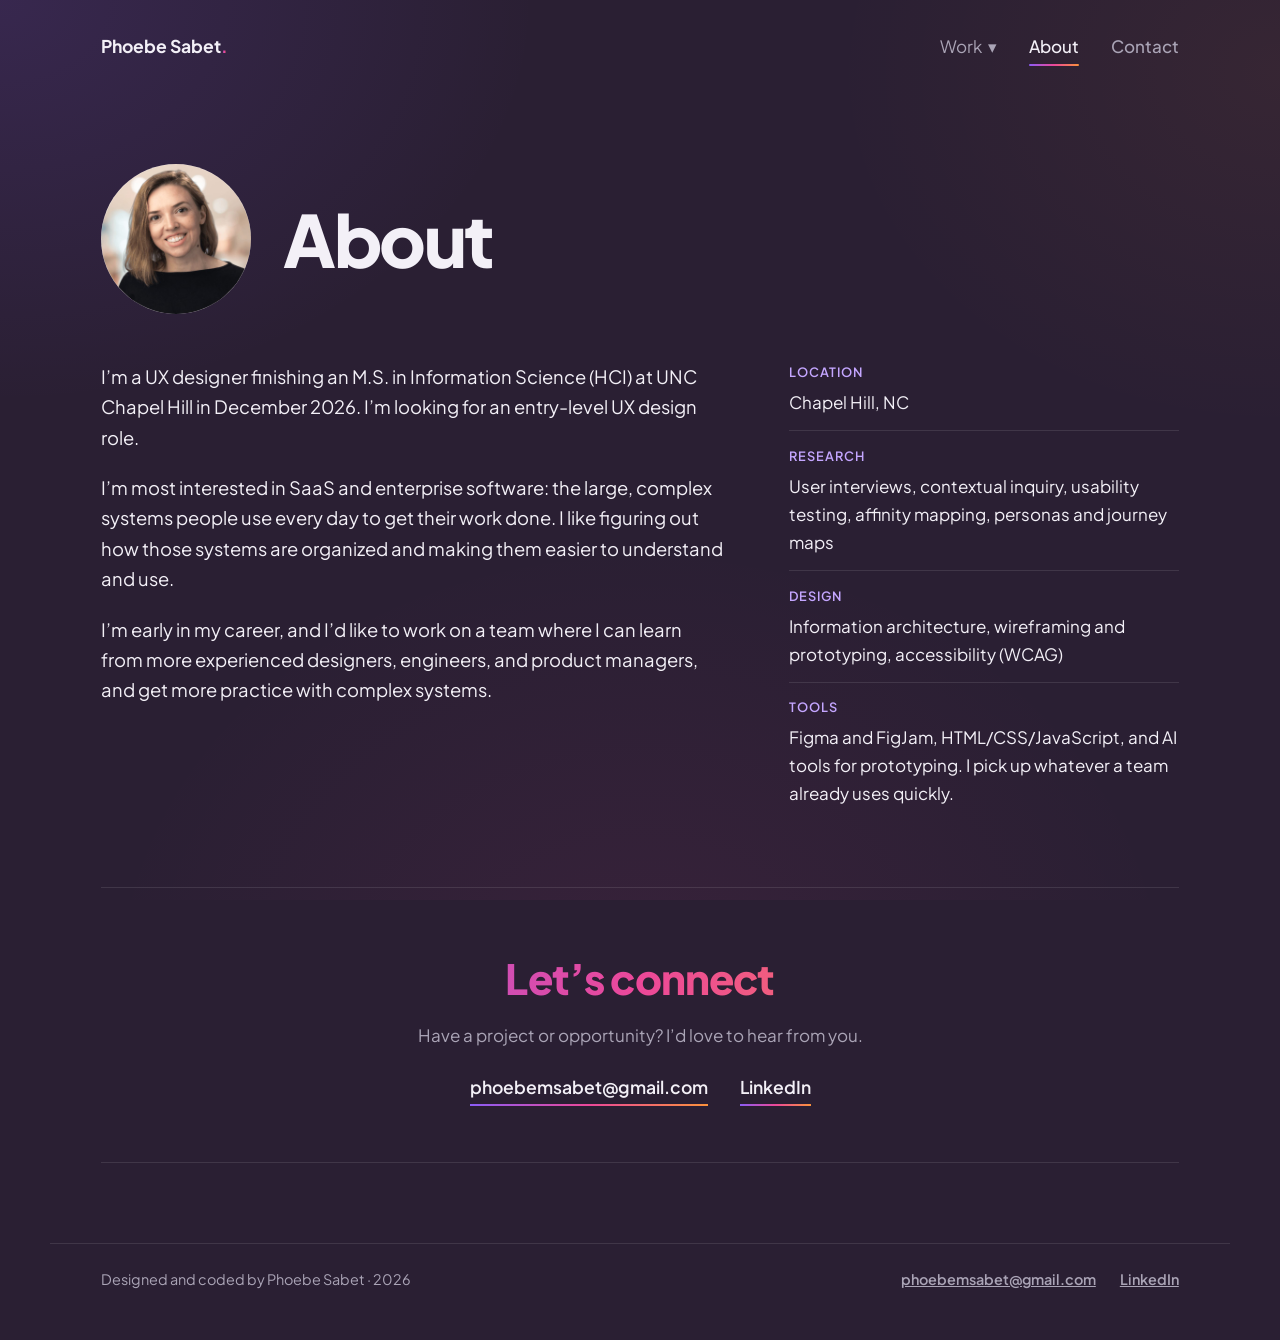
==== about.html @ e4da4748 "Add files via upload" ====
<!DOCTYPE html>
<html lang="en">
<head>
  <meta charset="utf-8">
  <meta name="viewport" content="width=device-width, initial-scale=1, viewport-fit=cover">
  <title>About &amp; Contact | Phoebe Sabet, UX Design</title>
  <meta name="description" content="About Phoebe Sabet, a UX designer finishing an M.S. in Information Science (HCI) at UNC Chapel Hill, and how to get in touch.">
  <link rel="preconnect" href="https://fonts.googleapis.com">
  <link rel="preconnect" href="https://fonts.gstatic.com" crossorigin>
  <link rel="stylesheet" href="https://fonts.googleapis.com/css2?family=Plus+Jakarta+Sans:wght@400;500;600;700;800&amp;display=swap">
  <link rel="stylesheet" href="css/site.css">
</head>
<body>

  <header class="wrap site-header">
    <a class="logo" href="index.html">Phoebe Sabet<span>.</span></a>
    <nav aria-label="Main">
      <ul>
        <li class="has-menu"><button type="button" class="menu-btn" aria-expanded="false" aria-controls="workmenu">Work <span aria-hidden="true">▾</span></button><ul class="menu" id="workmenu"><li><a href="malama-maui.html"><b>Mālama Maui</b><span>Design and research lead for a storytelling platform</span></a></li><li><a href="vanguard.html"><b>Vanguard Year in Review</b><span>A clearer year-end summary for people near retirement</span></a></li><li><a href="cache.html"><b>CACHE</b><span>Research for a climate and health equity resource site</span></a></li><li class="menu-all"><a href="index.html#work">All work →</a></li></ul></li>
        <li><a href="about.html" aria-current="page">About</a></li>
        <li><a href="#contact">Contact</a></li>
      </ul>
    </nav>
  </header>

  <main class="wrap">
    <div class="about">
      <div class="about-head">
        <img src="images/profile-pic.jpg" width="640" height="640" alt="Portrait of Phoebe Sabet">
        <h1>About</h1>
      </div>
      <div class="about-cols">
        <div class="about-text">
          <p>I’m a UX designer finishing an M.S. in Information Science (HCI) at UNC Chapel Hill in December 2026. I’m looking for an entry-level UX design role.</p>
          <p>I’m most interested in SaaS and enterprise software: the large, complex systems people use every day to get their work done. I like figuring out how those systems are organized and making them easier to understand and use.</p>
          <p>I’m early in my career, and I’d like to work on a team where I can learn from more experienced designers, engineers, and product managers, and get more practice with complex systems.</p>
        </div>
        <aside class="about-side" aria-label="Quick facts">
          <dl class="facts">
          <div><dt>Location</dt><dd>Chapel Hill, NC</dd></div>
          <div><dt>Research</dt><dd>User interviews, contextual inquiry, usability testing, affinity mapping, personas and journey maps</dd></div>
          <div><dt>Design</dt><dd>Information architecture, wireframing and prototyping, accessibility (WCAG)</dd></div>
          <div><dt>Tools</dt><dd>Figma and FigJam, HTML/CSS/JavaScript, and AI tools for prototyping. I pick up whatever a team already uses quickly.</dd></div>
        </dl>
        </aside>
      </div>
    </div>

    <section class="contact-panel" id="contact" aria-labelledby="contact-heading">
      <h2 id="contact-heading">Let’s connect</h2>
      <p>Have a project or opportunity? I’d love to hear from you.</p>
      <div class="links">
        <a href="mailto:phoebemsabet@gmail.com">phoebemsabet@gmail.com</a>
        <a href="https://www.linkedin.com/in/phoebe-sabet-007aa7296/" target="_blank" rel="noopener">LinkedIn</a>
      </div>
    </section>
  </main>

  <footer class="wrap site-footer">
    <p>Designed and coded by Phoebe Sabet · 2026</p>
    <ul>
      <li><a href="mailto:phoebemsabet@gmail.com">phoebemsabet@gmail.com</a></li>
      <li><a href="https://www.linkedin.com/in/phoebe-sabet-007aa7296/" target="_blank" rel="noopener">LinkedIn</a></li>
    </ul>
  </footer>

<script>
(function(){var li=document.querySelector('.has-menu');if(!li)return;var b=li.querySelector('.menu-btn');
function set(o){li.classList.toggle('open',o);b.setAttribute('aria-expanded',o?'true':'false');}
b.addEventListener('click',function(e){e.stopPropagation();set(!li.classList.contains('open'));});
document.addEventListener('click',function(e){if(!li.contains(e.target))set(false);});
document.addEventListener('keydown',function(e){if(e.key==='Escape'&&li.classList.contains('open')){set(false);b.focus();}});
li.addEventListener('focusout',function(e){if(!li.contains(e.relatedTarget))set(false);});})();
</script>
</body>
</html>
---- css/site.css ----
/* Phoebe Sabet portfolio — warm theme: violet to orange */
:root{
  --bg:#ffffff; --ink:#111114; --muted:#5d5d66; --line:#ececf0;
  --accent:#6a2bd9; --on-accent:#ffffff;
  --p1:#f1eafd; --p2:#fde8f0; --p3:#feeee2; --p4:#fff3df;
  --name-grad:linear-gradient(90deg,#6a2bd9 0%,#d6246e 55%,#f26b1d 100%);
  --shadow:rgba(20,10,40,.14);
  --font:"Plus Jakarta Sans",Helvetica,Arial,sans-serif;
  color-scheme:light;
  box-sizing:border-box;
  padding-top:env(safe-area-inset-top,0px);
  padding-bottom:env(safe-area-inset-bottom,0px);
}
@media (prefers-color-scheme:dark){
  :root:not([data-theme="light"]){
    --bg:#111114; --ink:#f2f2f5; --muted:#a9a9b3; --line:#26262c; --accent:#b38bff; --on-accent:#111114;
    --p1:#261b3b; --p2:#3a1a2a; --p3:#3a2414; --p4:#3a2a12;
    --name-grad:linear-gradient(90deg,#b38bff 0%,#ff6fa8 55%,#ff9a5c 100%);
    --shadow:rgba(0,0,0,.5); color-scheme:dark;
  }
}
:root[data-theme="dark"]{
  --bg:#111114; --ink:#f2f2f5; --muted:#a9a9b3; --line:#26262c; --accent:#b38bff; --on-accent:#111114;
  --p1:#261b3b; --p2:#3a1a2a; --p3:#3a2414; --p4:#3a2a12;
  --name-grad:linear-gradient(90deg,#b38bff 0%,#ff6fa8 55%,#ff9a5c 100%);
  --shadow:rgba(0,0,0,.5); color-scheme:dark;
}
html{scroll-padding-top:env(safe-area-inset-top,0px)}
*,*::before,*::after{box-sizing:border-box}
body{margin:0;background:var(--bg);color:var(--ink);font-family:var(--font);font-size:1.0625rem;line-height:1.65}
img{display:block;max-width:100%;height:auto}
a{color:var(--ink)}
a:hover{color:var(--accent)}
a:focus-visible{outline:3px solid var(--accent);outline-offset:3px}
.wrap{max-width:1180px;margin:0 auto;padding:0 clamp(20px,4vw,56px)}
.narrow>*,p.narrow{max-width:760px}

/* header + footer */
.site-header{display:flex;justify-content:space-between;align-items:center;flex-wrap:wrap;gap:1rem;padding-top:1.75rem;padding-bottom:1.75rem}
.logo{font-weight:700;font-size:1.1rem;text-decoration:none}
.logo span{background:var(--name-grad);-webkit-background-clip:text;background-clip:text;color:transparent}
.site-header nav ul{display:flex;gap:2rem;list-style:none;margin:0;padding:0}
.site-header nav a{position:relative;display:inline-block;padding:.25rem 0;text-decoration:none;font-weight:500;color:var(--muted);transition:color .2s ease}
.site-header nav a::after{content:"";position:absolute;left:0;right:0;bottom:-2px;height:2px;border-radius:2px;background:var(--name-grad);transform:scaleX(0);transform-origin:left;transition:transform .25s ease}
.site-header nav a:hover,.site-header nav a:focus-visible,.site-header nav a[aria-current="page"]{color:var(--ink)}
.site-header nav a:hover::after,.site-header nav a:focus-visible::after,.site-header nav a[aria-current="page"]::after{transform:scaleX(1)}
@media (prefers-reduced-motion:reduce){.site-header nav a,.site-header nav a::after{transition:none}}
.site-footer{display:flex;justify-content:space-between;flex-wrap:wrap;gap:1rem;border-top:1px solid var(--line);margin-top:5rem;padding-top:1.5rem;padding-bottom:3rem;color:var(--muted);font-size:.9rem}
.site-footer p{margin:0}
.site-footer ul{display:flex;gap:1.5rem;list-style:none;margin:0;padding:0}
.site-footer a{color:var(--muted);font-weight:600}

/* case study */
.cs-hero{padding-top:clamp(2rem,6vw,4.5rem);padding-bottom:2.5rem}
.eyebrow{color:var(--accent);font-weight:600;font-size:.9rem;margin:0 0 .75rem}
.cs-hero h1{margin:0;font-size:clamp(2.4rem,6vw,4.5rem);font-weight:800;letter-spacing:-.035em;line-height:1.02}
.cs-hero .summary{font-size:clamp(1.2rem,2vw,1.45rem);line-height:1.45;margin:1.25rem 0 0;max-width:40ch;color:var(--muted)}
.cs-cover{border-radius:16px;background:var(--p1);padding:clamp(1.25rem,4vw,3.5rem)}
.cs-cover img{border-radius:10px;box-shadow:0 18px 40px var(--shadow)}
.glance{display:grid;gap:1.5rem 2.5rem;margin:3rem 0 0;padding:0}
.glance div{border-top:1px solid var(--line);padding-top:1rem}
.glance dt{font-size:.8rem;text-transform:uppercase;letter-spacing:.08em;font-weight:600;color:var(--muted)}
.glance dd{margin:.35rem 0 0}
.cs-section{padding-top:clamp(3rem,7vw,5rem)}
.cs-section h2{margin:0 0 1rem;font-size:clamp(1.6rem,3vw,2.2rem);font-weight:700;letter-spacing:-.02em}
.cs-section p{margin:0 0 1rem}
.cs-section ul{padding-left:1.2rem;margin:0}
.cs-section li{margin-bottom:.6rem}
.callout{border-left:4px solid var(--accent);padding:.25rem 0 .25rem 1.25rem;font-size:1.15rem;margin:1.5rem 0}

/* figures */
.figs{display:grid;gap:1.5rem;margin-top:1.5rem}
figure{margin:0}
figure img{border-radius:10px;border:1px solid var(--line)}
.fig-narrow{max-width:720px}
figcaption{font-size:.9rem;color:var(--muted);margin-top:.6rem}
.placeholder{display:flex;align-items:center;justify-content:center;text-align:center;aspect-ratio:16/10;border:2px dashed var(--line);border-radius:10px;background:var(--p3);color:var(--muted);font-weight:600;padding:1rem}

/* decisions table */
.table-scroll{overflow-x:auto;margin-top:1.5rem;border:1px solid var(--line);border-radius:12px}
table{border-collapse:collapse;width:100%;min-width:640px;font-size:.98rem}
th,td{text-align:left;vertical-align:top;padding:.9rem 1rem;border-bottom:1px solid var(--line)}
thead th{background:var(--p1);font-size:.85rem;text-transform:uppercase;letter-spacing:.06em}
tbody tr:last-child td{border-bottom:none}
td:last-child{color:var(--accent);font-weight:600;white-space:nowrap}

.button{display:inline-block;background:var(--accent);color:var(--on-accent);text-decoration:none;font-weight:600;padding:.85rem 1.4rem;border-radius:8px;margin-top:.5rem}
.button:hover{color:var(--on-accent);filter:brightness(1.1)}
.cs-next{display:flex;justify-content:space-between;gap:1rem;flex-wrap:wrap;margin-top:4rem;padding:1.5rem;border-radius:12px;background:var(--p2);font-weight:600}
.cs-next a{text-decoration:none}

@media (min-width:800px){
  .glance{grid-template-columns:repeat(4,1fr)}
  .figs.two{grid-template-columns:1fr 1fr;align-items:start}
}

/* about + contact */
.about{display:grid;gap:clamp(2rem,5vw,4rem);padding-top:clamp(2rem,6vw,4.5rem);align-items:start}
.about h1{margin:0 0 1.5rem;font-size:clamp(2.4rem,6vw,4.5rem);font-weight:800;letter-spacing:-.035em;line-height:1.02}
.about-text p{margin:0 0 1.25rem;font-size:1.15rem;max-width:60ch}
.about-side img{width:min(100%,260px);border-radius:50%;border:none}
.facts{margin:1.75rem 0 0}
.facts div{border-top:1px solid var(--line);padding:.9rem 0}
.facts dt{font-size:.8rem;text-transform:uppercase;letter-spacing:.08em;font-weight:600;color:var(--muted)}
.facts dd{margin:.3rem 0 0}
.contact-panel{margin-top:clamp(3rem,7vw,5rem);border-radius:16px;background:var(--p2);padding:clamp(1.75rem,5vw,3.5rem);text-align:center}
.contact-panel h2{margin:0 0 .5rem;font-size:clamp(1.8rem,3.4vw,2.6rem);letter-spacing:-.02em}
.contact-panel p{margin:0 0 1.5rem;color:var(--muted)}
.contact-panel .links{display:flex;justify-content:center;flex-wrap:wrap;gap:1rem 2rem;font-weight:600;font-size:1.1rem}
.contact-panel .links a{text-decoration:none;border-bottom:2px solid var(--accent);padding-bottom:2px}
@media (min-width:900px){.about{grid-template-columns:1.6fr 1fr}.about-side{position:sticky;top:2rem}}

/* home */
.home-hero{padding-top:clamp(2rem,6vw,5rem);padding-bottom:clamp(3rem,6vw,5rem)}
.name{margin:0;font-weight:800;letter-spacing:-.045em;line-height:.95;font-size:clamp(3.2rem,11.5vw,10rem);padding-bottom:.08em;
  color:transparent;-webkit-text-stroke:1.5px var(--accent);
  background:var(--name-grad) left/0% 100% no-repeat;-webkit-background-clip:text;background-clip:text;
  animation:fillname 2.2s cubic-bezier(.6,0,.2,1) .3s forwards,unstroke .6s ease 2.4s forwards}
@keyframes fillname{to{background-size:100% 100%}}
@keyframes unstroke{to{-webkit-text-stroke-color:transparent}}
.intro{margin:2rem 0 0;font-size:clamp(1.5rem,2.8vw,2.3rem);font-weight:500;line-height:1.3;letter-spacing:-.02em;max-width:30ch}
.sub{margin:1.25rem 0 0;color:var(--muted);font-size:1.15rem}
.open{margin:.35rem 0 0;color:var(--accent);font-size:1.15rem;font-weight:600}
.sec-label{font-size:.85rem;text-transform:uppercase;letter-spacing:.1em;color:var(--muted);font-weight:600;margin:0 0 1.5rem}
.projs{display:grid;gap:clamp(1.25rem,3vw,2rem)}
.proj{display:grid;gap:2rem;align-items:center;border-radius:16px;padding:clamp(1.5rem,4vw,3.25rem)}
.proj.p0{background:var(--p1)}.proj.p1{background:var(--p2)}.proj.p2{background:var(--p3)}.proj.p3{background:var(--p4)}
.prole{font-size:.85rem;font-weight:600;color:var(--accent)}
.proj h3{margin:.35rem 0 .75rem;font-size:clamp(1.5rem,2.6vw,2.1rem);font-weight:700;letter-spacing:-.02em;line-height:1.15}
.proj p{margin:0 0 1.25rem;color:var(--muted)}
.proj .more{font-weight:600;text-decoration:none;border-bottom:2px solid var(--accent);padding-bottom:2px}
.proj .soon{font-size:.9rem;color:var(--muted);font-weight:600}
.pimg img{border-radius:10px;box-shadow:0 16px 36px var(--shadow);aspect-ratio:16/10;object-fit:cover;width:100%}
.steps{list-style:none;margin:0;padding:0;display:grid;gap:2rem}
.steps span{display:inline-block;font-weight:700;color:var(--accent);margin-bottom:.4rem}
.steps h3{margin:0 0 .4rem;font-size:1.2rem}
.steps p{margin:0;color:var(--muted)}
.home-sec{padding-top:clamp(4rem,8vw,6rem)}

.cred{margin:.5rem 0 0;font-size:1.15rem;font-weight:600;color:var(--muted)}
/* playground: swipeable strip on phones, list with hover preview on wide screens */
.design-list{margin:0;padding:0 0 1rem;list-style:none;display:flex;gap:1rem;overflow-x:auto;scroll-snap-type:x mandatory;scroll-padding-inline:0}
.design{flex:0 0 78%;max-width:340px;scroll-snap-align:start;display:flex;flex-direction:column;border:1px solid var(--line);border-radius:12px;overflow:hidden;background:var(--bg)}
.design-link{display:flex;flex-direction:column;gap:.3rem;padding:1rem 1.1rem 1.25rem;text-decoration:none;flex-grow:1}
.design-link:hover{background:var(--p1);color:var(--ink)}
.design-name{font-size:1.15rem;font-weight:700}
.design-line{max-width:60ch;color:var(--muted);font-size:.98rem}
.design-open{color:var(--accent);font-size:.95rem;font-weight:600;margin-top:auto;padding-top:.4rem}
.design-preview{display:flex;order:-1;justify-content:center;align-items:center;margin:0;height:260px;padding:1rem;background:var(--p3)}
.design-preview img{width:auto;max-height:100%;border-radius:8px;border:1px solid var(--line)}
.swipe-hint{margin:0 0 .75rem;color:var(--muted);font-size:.9rem}

@media (min-width:900px){
  .proj{grid-template-columns:1fr 1.25fr}
  .steps{grid-template-columns:repeat(3,1fr)}
  .swipe-hint{display:none}
  .design-list{display:block;overflow:visible;padding:0;position:relative;min-height:560px;border-bottom:1px solid var(--line)}
  .design{display:block;width:55%;max-width:none;border:0;border-top:1px solid var(--line);border-radius:0;overflow:visible;background:none}
  .design-link{padding:1.25rem 1rem}
  .design-open{margin-top:0;padding-top:0}
  .design-preview{order:0;align-items:flex-start;position:absolute;top:0;right:0;width:40%;height:100%;padding:1.25rem;border-radius:16px;visibility:hidden}
  .design-preview img{border-radius:10px}
  .design:hover .design-preview,.design:focus-within .design-preview{visibility:visible}
  .design-list:not(:hover):not(:focus-within) .design:first-child .design-preview{visibility:visible}
}
@media (prefers-reduced-motion:reduce){.name{animation:none;background-size:100% 100%;-webkit-text-stroke-color:transparent}}

/* stats row + embeds */
.stats{display:grid;gap:1rem;margin:1.5rem 0 0}
.stats div{border-radius:12px;background:var(--p1);padding:1rem 1.2rem}
.stats b{display:block;font-size:clamp(1.8rem,3vw,2.4rem);line-height:1.1;letter-spacing:-.02em;color:var(--accent)}
.stats span{font-size:.95rem;color:var(--muted)}
.embed{border:1px solid var(--line);border-radius:12px;padding:1rem;background:var(--bg)}
.embed-fallback{display:block;padding:2rem 1rem;text-align:center;font-weight:600}
@media (min-width:800px){.stats{grid-template-columns:repeat(3,1fr)}}

/* findings cards */
.findings{display:grid;gap:1rem;margin-top:1.5rem}
.findings div{border-radius:12px;padding:1.2rem 1.3rem}
.findings div:nth-child(1){background:var(--p1)}.findings div:nth-child(2){background:var(--p2)}.findings div:nth-child(3){background:var(--p3)}
.findings h3{margin:0 0 .4rem;font-size:1.15rem}
.findings p{margin:0;font-size:1rem}
@media (min-width:800px){.findings{grid-template-columns:repeat(3,1fr)}}

/* ---------- Work dropdown ---------- */
.site-header nav ul{align-items:center}
.has-menu{position:relative}
.menu-btn{font:inherit;letter-spacing:inherit;text-transform:inherit;background:none;border:0;padding:.25rem 0;cursor:pointer;color:var(--muted);display:inline-flex;gap:.35rem;align-items:center}
.menu-btn:hover,.menu-btn[aria-expanded="true"],.menu-btn[data-current]{color:var(--ink)}
.menu-btn:focus-visible{outline:2px solid var(--accent);outline-offset:4px}
.site-header nav .menu{display:none;position:absolute;top:calc(100% + .6rem);left:50%;transform:translateX(-50%);z-index:20;width:min(320px,86vw);list-style:none;margin:0;padding:.5rem;border-radius:10px;background:var(--menu-bg);border:1px solid var(--line);box-shadow:0 18px 40px rgba(0,0,0,.18);text-transform:none;letter-spacing:0}
.site-header nav .has-menu.open .menu{display:block}
@media (hover:hover) and (pointer:fine){.site-header nav .has-menu:hover .menu{display:block}.has-menu::after{content:"";position:absolute;left:0;right:0;top:100%;height:.8rem}}
.menu li{display:block}
.site-header nav .menu a{display:flex;flex-direction:column;gap:.15rem;padding:.65rem .75rem;border-radius:7px;color:var(--ink);text-decoration:none;font-size:.95rem}
.site-header nav .menu a::after{display:none}
.site-header nav .menu a:hover,.site-header nav .menu a:focus-visible,.site-header nav .menu a[aria-current="page"]{background:var(--menu-hover)}
.menu b{font-weight:600}
.menu span{font-size:.85rem;color:var(--muted);line-height:1.35}
.menu-all a{font-size:.85rem!important;color:var(--accent)!important}

/* ---------- Selected work: one featured card over two ---------- */
.selected{display:grid;gap:1.5rem}
.sw{display:flex;flex-direction:column;overflow:hidden}
.sw-img{display:block}
.sw-img img{width:100%;aspect-ratio:16/10;object-fit:cover;display:block;transition:transform .5s ease}
.sw:hover .sw-img img{transform:scale(1.025)}
.sw-text{padding:1.4rem 1.5rem 1.6rem;display:flex;flex-direction:column;gap:.45rem}
.sw h3{margin:0;font-size:clamp(1.45rem,2.4vw,1.9rem);line-height:1.15}
.sw h3 a{text-decoration:none;color:inherit}
.sw-meta{margin:0;font-size:.85rem;color:var(--muted)}
.sw-text p:not(.sw-meta){margin:.2rem 0 .6rem}
.sw-also{margin-top:1.5rem}
.sw-also img{width:100%;aspect-ratio:16/10;object-fit:cover}
@media (min-width:860px){
  .selected{grid-template-columns:1fr 1fr}
  .sw-feature{grid-column:1/-1;flex-direction:row;align-items:stretch}
  .sw-feature .sw-text{flex:1 1 42%;justify-content:center;padding:2.2rem}
  .sw-feature .sw-img{flex:1 1 58%;order:2}
  .sw-feature .sw-img img{height:100%;aspect-ratio:auto;min-height:320px}
  .sw-also{flex-direction:row;align-items:center}
  .sw-also img{width:min(36%,380px);flex:none;aspect-ratio:16/10}
}

/* ---------- Case studies: facts fixed on the left, story scrolls on the right ---------- */
.cs-layout{display:grid;gap:2.5rem;padding-top:clamp(2rem,5vw,3.5rem)}
.cs-sticky .eyebrow{margin-bottom:.9rem}
.cs-sticky h1{margin:0;line-height:1.02}
.cs-sticky .summary{margin:1rem 0 0;font-size:1.05rem;line-height:1.55}
.cs-sticky .glance{grid-template-columns:1fr!important;gap:1rem;margin-top:1.75rem}
.cs-body{min-width:0}
.cs-body .wrap{max-width:none;padding-left:0;padding-right:0}
.cs-body .narrow>*,.cs-body p.narrow{max-width:68ch}
.cs-body .cs-cover{margin:0}
.cs-body .cs-section:first-of-type{padding-top:clamp(2.5rem,5vw,3.5rem)}
@media (min-width:980px){
  .cs-layout{grid-template-columns:minmax(260px,330px) minmax(0,1fr);gap:clamp(2.5rem,5vw,4.5rem);align-items:start}
  .cs-aside{position:sticky;top:1.5rem;align-self:start;max-height:calc(100vh - 3rem);overflow:auto;padding-right:.25rem}
  .cs-sticky h1{font-size:clamp(2.4rem,3.6vw,3.4rem)}
}

:root{--menu-bg:var(--bg);--menu-hover:var(--p1)}
.sw{background:var(--bg);border:1px solid var(--line);border-radius:16px;box-shadow:0 14px 34px -22px var(--shadow)}
.selected .sw:nth-child(1){background:var(--p1);border-color:transparent}
.selected .sw:nth-child(2){background:var(--p2);border-color:transparent}
.selected .sw:nth-child(3){background:var(--p3);border-color:transparent}
.sw-also{background:var(--p4);border-color:transparent}
.sw-img{padding:14px 14px 0}.sw-img img{border-radius:10px}
.sw-feature .sw-img{padding:14px}
.sw-also img{margin:14px;border-radius:10px;width:calc(100% - 28px)}
.sw h3{font-weight:700;letter-spacing:-.02em}
.sw-meta{font-weight:600;color:var(--accent)}
.sw .more{align-self:flex-start;font-weight:600;text-decoration:none;border-bottom:2px solid var(--accent);padding-bottom:2px}
.cs-sticky h1{font-weight:800;letter-spacing:-.035em}
.cs-sticky .summary{color:var(--muted)}
.cs-sticky .glance div{border-top:1px solid var(--line);padding-top:.8rem}
@media (min-width:860px){.sw-also img{width:min(36%,380px);margin:14px}}

.cs-sticky h1{font-size:clamp(2.4rem,7vw,3.4rem)}
.cs-sticky .summary{color:var(--muted)}
@media (min-width:980px){.cs-sticky h1{font-size:clamp(2.4rem,3.6vw,3.4rem)}}

/* ===================== Midnight: the rainbow gradient on a dark, quiet page ===================== */
:root:not([data-theme="never"]){
  --bg:#0d0c11; --ink:#f3f0f7; --muted:#aaa4b6; --line:rgba(255,255,255,.09);
  --accent:#c4a6ff; --on-accent:#0d0c11;
  --p1:rgba(255,255,255,.035); --p2:rgba(255,255,255,.035); --p3:rgba(255,255,255,.035); --p4:rgba(255,255,255,.035);
  --name-grad:linear-gradient(90deg,#8b5cf6 0%,#ec4899 50%,#fb923c 100%);
  --shadow:rgba(0,0,0,.55); --menu-bg:#17151d; --menu-hover:rgba(255,255,255,.06);
  color-scheme:dark;
}
body{background:
  radial-gradient(60vw 45vw at 0% 0%,rgba(139,92,246,.13),transparent 70%),
  radial-gradient(50vw 40vw at 100% 8%,rgba(251,146,60,.07),transparent 70%),
  radial-gradient(60vw 50vw at 50% 110%,rgba(236,72,153,.06),transparent 70%),
  #0d0c11;background-attachment:fixed;color:var(--ink)}
a{color:var(--ink)}a:hover{color:#fff}
.gtext,.stats b,.steps span,.contact-panel h2,.sw-feature h3 a:hover{background:var(--name-grad);-webkit-background-clip:text;background-clip:text;color:transparent}
.glink,.sw .more,.proj .more,.contact-panel .links a,.cs-next a{color:var(--ink);text-decoration:none;border:0;padding-bottom:4px;background:var(--name-grad) left bottom/100% 2px no-repeat}
.glink:hover,.sw .more:hover,.contact-panel .links a:hover,.cs-next a:hover{color:#fff;background-size:100% 3px}

/* home */
.sub{color:var(--muted)}
.open{color:var(--accent)}
.selected{gap:3rem 2.25rem}
.sw,.selected .sw:nth-child(1),.selected .sw:nth-child(2),.selected .sw:nth-child(3),.sw-also{background:transparent;border:0;border-radius:0;box-shadow:none}
.sw-img,.sw-feature .sw-img{padding:0}
.sw-img img,.sw-also img{border-radius:12px;outline:1px solid var(--line);outline-offset:-1px;margin:0}
.sw-also img{width:100%}
.sw-text{padding:1.2rem 0 0}
.sw-feature .sw-text{padding:0 2.5rem 0 0}
.sw h3{font-weight:700;letter-spacing:-.02em}
.sw-meta{color:var(--accent);font-weight:600}
.sw-text p:not(.sw-meta){color:var(--muted)}
.sw-also{margin-top:3rem;padding-top:2.5rem;border-top:1px solid var(--line)}
.steps li{background:transparent;border:0;border-top:1px solid var(--line);border-radius:0;padding:1.4rem 0 0}
.steps span{font-size:1.6rem;font-weight:800}
.steps p{color:var(--muted)}
.design{background:transparent;border-color:var(--line)}
.design-link:hover{background:rgba(255,255,255,.04)}
.design-preview{background:rgba(255,255,255,.03)}
.swipe-hint{color:var(--muted)}

/* case studies */
.cs-cover{background:transparent;padding:0;border-radius:0}
.cs-cover img{border-radius:12px;box-shadow:none;outline:1px solid var(--line);outline-offset:-1px}
figure img{border:0;outline:1px solid var(--line);outline-offset:-1px}
figcaption{color:var(--muted)}
.cs-sticky .eyebrow{color:var(--accent)}
.placeholder{background:rgba(255,255,255,.03);border-color:var(--line)}
.table-scroll{border-color:var(--line)}
thead th{background:transparent;color:var(--accent)}
td:last-child{color:var(--accent)}
.callout{border-left:3px solid;border-image:var(--name-grad) 1;border-image-source:linear-gradient(180deg,#8b5cf6,#ec4899,#fb923c)}
.stats div{background:transparent;border-top:1px solid var(--line);border-radius:0;padding:1rem 0 0}
.stats b{font-weight:800}
.findings div,.findings div:nth-child(1),.findings div:nth-child(2),.findings div:nth-child(3){background:transparent;border-radius:0;padding:1.1rem 0 0;border-top:2px solid;border-image:var(--name-grad) 1}
.findings p{color:var(--muted)}
.embed{background:transparent;border-color:var(--line)}
.button{background:var(--name-grad);color:#0d0c11;font-weight:700}
.button:hover{color:#0d0c11;filter:brightness(1.1)}
.cs-next{background:transparent;border-top:1px solid var(--line);border-bottom:1px solid var(--line);border-radius:0;padding:1.4rem 0}

/* about + contact */
.contact-panel{background:transparent;border-top:1px solid var(--line);border-bottom:1px solid var(--line);border-radius:0}
.contact-panel h2{font-weight:800}
.contact-panel p{color:var(--muted)}
.facts dt{color:var(--accent)}
.site-footer{border-top-color:var(--line)}

/* featured card: side by side only on large screens; image first everywhere else */
@media (max-width:1099px){
  .sw-feature{flex-direction:column}
  .sw-feature .sw-img{order:-1;flex:none}
  .sw-feature .sw-img img{height:auto;aspect-ratio:16/10;min-height:0}
  .sw-feature .sw-text{flex:none;padding:1.2rem 0 0}
}

/* Aubergine: the background color, chosen from the comparison */
:root:not([data-theme="never"]){--bg:#2a1f33;--menu-bg:#352841;--menu-hover:rgba(255,255,255,.07);--line:rgba(255,255,255,.1)}
body{background:
  radial-gradient(60vw 45vw at 0% 0%,rgba(139,92,246,.14),transparent 70%),
  radial-gradient(50vw 40vw at 100% 8%,rgba(251,146,60,.06),transparent 70%),
  radial-gradient(60vw 50vw at 50% 110%,rgba(236,72,153,.07),transparent 70%),
  #2a1f33;background-attachment:fixed}

/* Work dropdown, refined: translucent aubergine glass, gradient edge, gentle entrance */
.site-header nav .menu{background:rgba(52,38,64,.95);-webkit-backdrop-filter:blur(24px) saturate(1.2);backdrop-filter:blur(24px) saturate(1.2);border:1px solid rgba(255,255,255,.1);border-radius:14px;padding:.5rem;overflow:hidden;box-shadow:0 24px 50px -14px rgba(10,4,18,.65),0 0 40px -20px rgba(139,92,246,.45)}
.site-header nav .menu::before{content:"";position:absolute;left:0;right:0;top:0;height:2px;background:var(--name-grad)}
.site-header nav .has-menu.open .menu,.site-header nav .has-menu:hover .menu{animation:menu-in .2s ease-out}
@keyframes menu-in{from{opacity:0;transform:translate(-50%,-6px)}to{opacity:1;transform:translate(-50%,0)}}
.site-header nav .menu a{position:relative;padding:.7rem .85rem .7rem 1rem;border-radius:9px;transition:background .2s}
.site-header nav .menu a::before{content:"";position:absolute;left:.3rem;top:.75rem;bottom:.75rem;width:2px;border-radius:2px;background:linear-gradient(180deg,#8b5cf6,#ec4899,#fb923c);opacity:0;transition:opacity .2s}
.site-header nav .menu a:hover,.site-header nav .menu a:focus-visible,.site-header nav .menu a[aria-current="page"]{background:rgba(255,255,255,.07)}
.site-header nav .menu a:hover::before,.site-header nav .menu a:focus-visible::before,.site-header nav .menu a[aria-current="page"]::before{opacity:1}
.site-header nav .menu b{color:var(--ink)}
.site-header nav .menu span{color:var(--muted)}
.site-header nav .menu-all{margin-top:.35rem;padding-top:.35rem;border-top:1px solid rgba(255,255,255,.1)}
.site-header nav .menu-all a{color:var(--accent)!important}
.menu-btn span{transition:transform .2s;display:inline-block}
.has-menu.open .menu-btn span,.has-menu:hover .menu-btn span{transform:rotate(180deg)}
@media (prefers-reduced-motion:reduce){.site-header nav .menu{animation:none!important}.menu-btn span{transition:none}}

/* Name: elegant italic "Phoebe" + clean sans "Sabet", still filled with the gradient */
.name{font-weight:600;letter-spacing:-.03em;line-height:1;font-size:clamp(3.2rem,10.5vw,9rem)}
.n-first{font-family:"Bodoni Moda",Didot,Georgia,serif;font-style:italic;font-weight:500;font-variation-settings:"opsz" 96;letter-spacing:-.01em}
.n-last{font-family:"Plus Jakarta Sans",system-ui,sans-serif;font-weight:600;letter-spacing:-.04em}

/* Section headings: a clear title with a short gradient rule */
.sec-label{position:relative;font-size:clamp(1.7rem,3.2vw,2.4rem);line-height:1.15;text-transform:none;letter-spacing:-.02em;color:var(--ink);font-weight:600;margin:0 0 2rem;padding-bottom:0}
.sec-note{display:block;margin-top:.35rem;font-size:1rem;font-weight:500;letter-spacing:0;color:var(--muted)}
.home-sec{padding-top:clamp(4.5rem,9vw,7rem)}
#work{padding-top:clamp(3rem,6vw,4.5rem)}

/* "Also" card: image and text side by side on wider screens */
@media (min-width:860px){
  .sw-also{flex-direction:row;align-items:center;gap:2.5rem}
  .sw-also img{width:min(40%,440px);flex:none}
  .sw-also .sw-text{flex:1;padding:0}
}


/* Selected work: an even 2×2 grid, every card image first; links share a baseline */
.selected{display:grid;gap:3rem 2.25rem}
@media (min-width:860px){.selected{grid-template-columns:1fr 1fr}}
.selected .sw{display:flex;flex-direction:column;height:100%}
.selected .sw-text{flex:1}
.selected .sw .more{margin-top:auto}


/* About: photo beside the heading; text and facts start on the same line */
.about{display:block;padding-top:clamp(2rem,6vw,4.5rem)}
.about-head{display:flex;align-items:center;gap:clamp(1.25rem,3vw,2rem);margin-bottom:clamp(2rem,4vw,3rem)}
.about-head img{width:clamp(96px,14vw,150px);height:auto;aspect-ratio:1;object-fit:cover;border-radius:50%;flex:none;margin:0;border:0;outline:0}
.about-head h1{margin:0}
.about-cols{display:grid;gap:2.5rem}
.about-text p:last-child{margin-bottom:0}
.about-side{position:static}
.about-side .facts{margin:0}
.facts div:first-child{border-top:0;padding-top:0}
.facts div:last-child{padding-bottom:0}
@media (min-width:900px){
  .about{grid-template-columns:none}
  .about-cols{grid-template-columns:minmax(0,1.6fr) minmax(0,1fr);gap:clamp(2.5rem,5vw,4.5rem);align-items:start}
  .about-side{position:static}
}
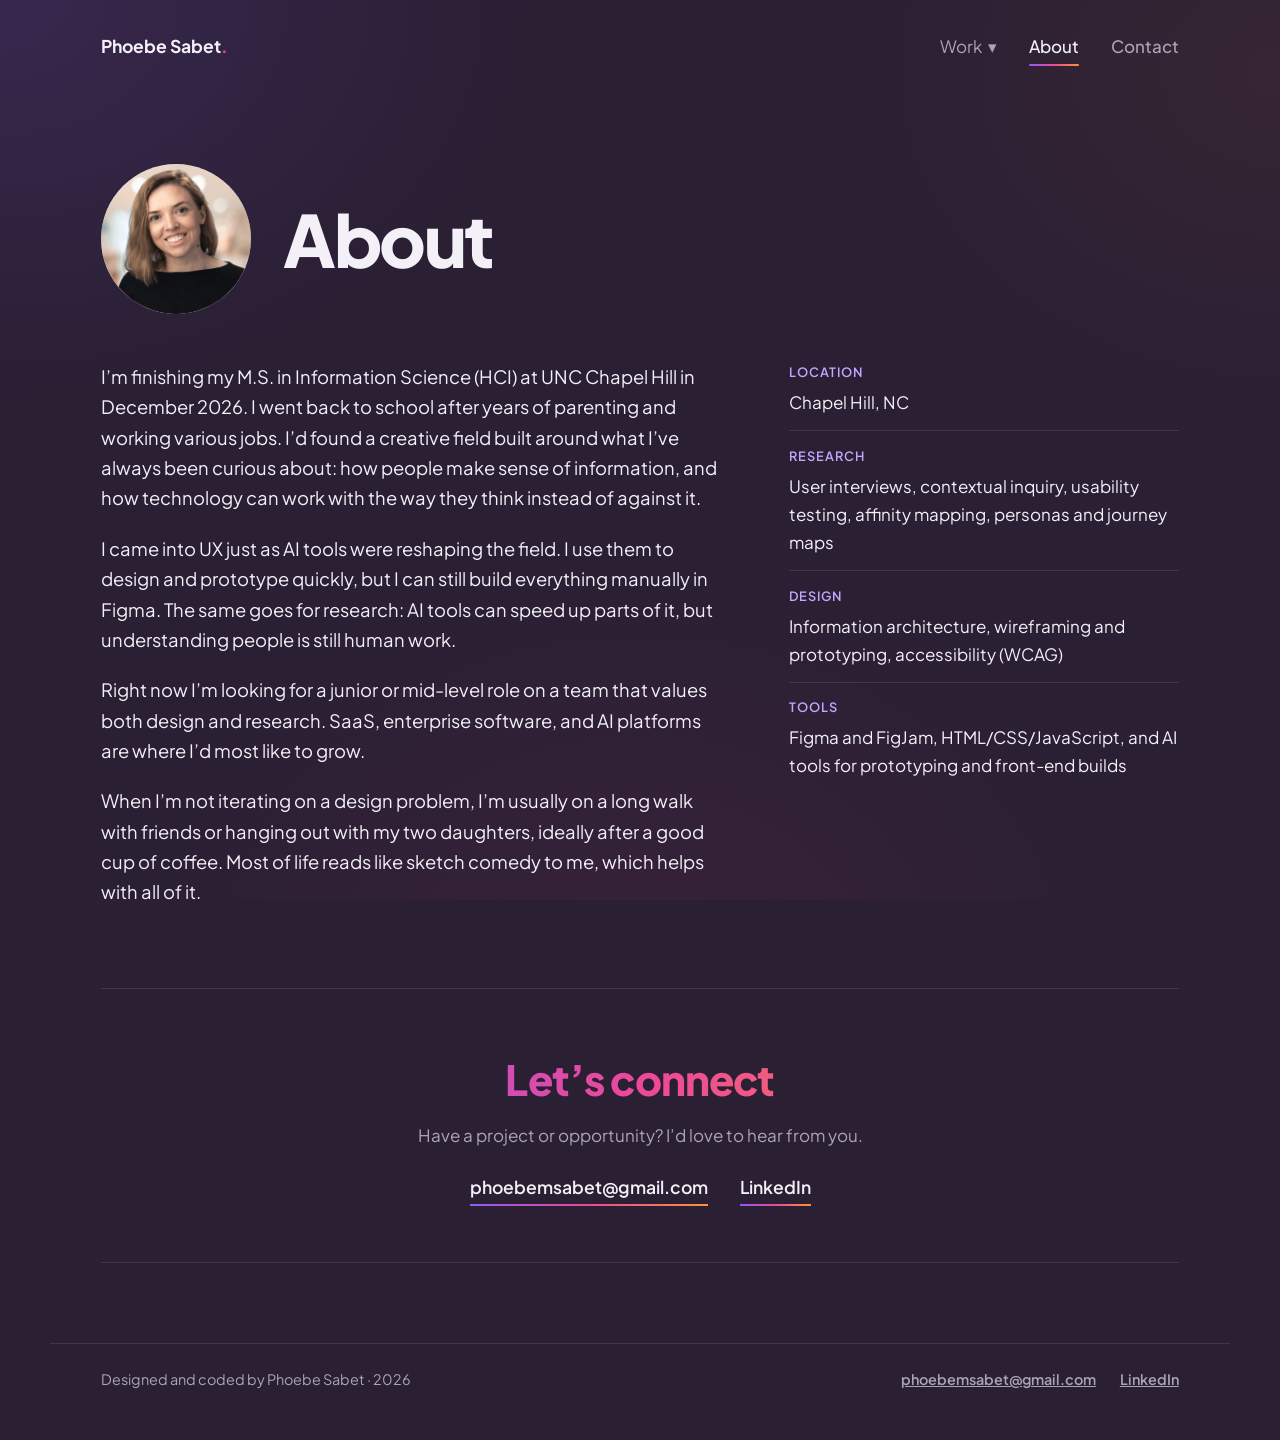
==== commit a8faa701: "Add files via upload" ====
--- a/about.html
+++ b/about.html
@@ -31,16 +31,17 @@
       </div>
       <div class="about-cols">
         <div class="about-text">
-          <p>I’m a UX designer finishing an M.S. in Information Science (HCI) at UNC Chapel Hill in December 2026. I’m looking for an entry-level UX design role.</p>
-          <p>I’m most interested in SaaS and enterprise software: the large, complex systems people use every day to get their work done. I like figuring out how those systems are organized and making them easier to understand and use.</p>
-          <p>I’m early in my career, and I’d like to work on a team where I can learn from more experienced designers, engineers, and product managers, and get more practice with complex systems.</p>
+          <p>I’m finishing my M.S. in Information Science (HCI) at UNC Chapel Hill in December 2026. I went back to school after years of parenting and working various jobs. I’d found a creative field built around what I’ve always been curious about: how people make sense of information, and how technology can work with the way they think instead of against it.</p>
+          <p>I came into UX just as AI tools were reshaping the field. I use them to design and prototype quickly, but I can still build everything manually in Figma. The same goes for research: AI tools can speed up parts of it, but understanding people is still human work.</p>
+          <p>Right now I’m looking for a junior or mid-level role on a team that values both design and research. SaaS, enterprise software, and AI platforms are where I’d most like to grow.</p>
+          <p>When I’m not iterating on a design problem, I’m usually on a long walk with friends or hanging out with my two daughters, ideally after a good cup of coffee. Most of life reads like sketch comedy to me, which helps with all of it.</p>
         </div>
         <aside class="about-side" aria-label="Quick facts">
           <dl class="facts">
           <div><dt>Location</dt><dd>Chapel Hill, NC</dd></div>
           <div><dt>Research</dt><dd>User interviews, contextual inquiry, usability testing, affinity mapping, personas and journey maps</dd></div>
           <div><dt>Design</dt><dd>Information architecture, wireframing and prototyping, accessibility (WCAG)</dd></div>
-          <div><dt>Tools</dt><dd>Figma and FigJam, HTML/CSS/JavaScript, and AI tools for prototyping. I pick up whatever a team already uses quickly.</dd></div>
+          <div><dt>Tools</dt><dd>Figma and FigJam, HTML/CSS/JavaScript, and AI tools for prototyping and front-end builds</dd></div>
         </dl>
         </aside>
       </div>
